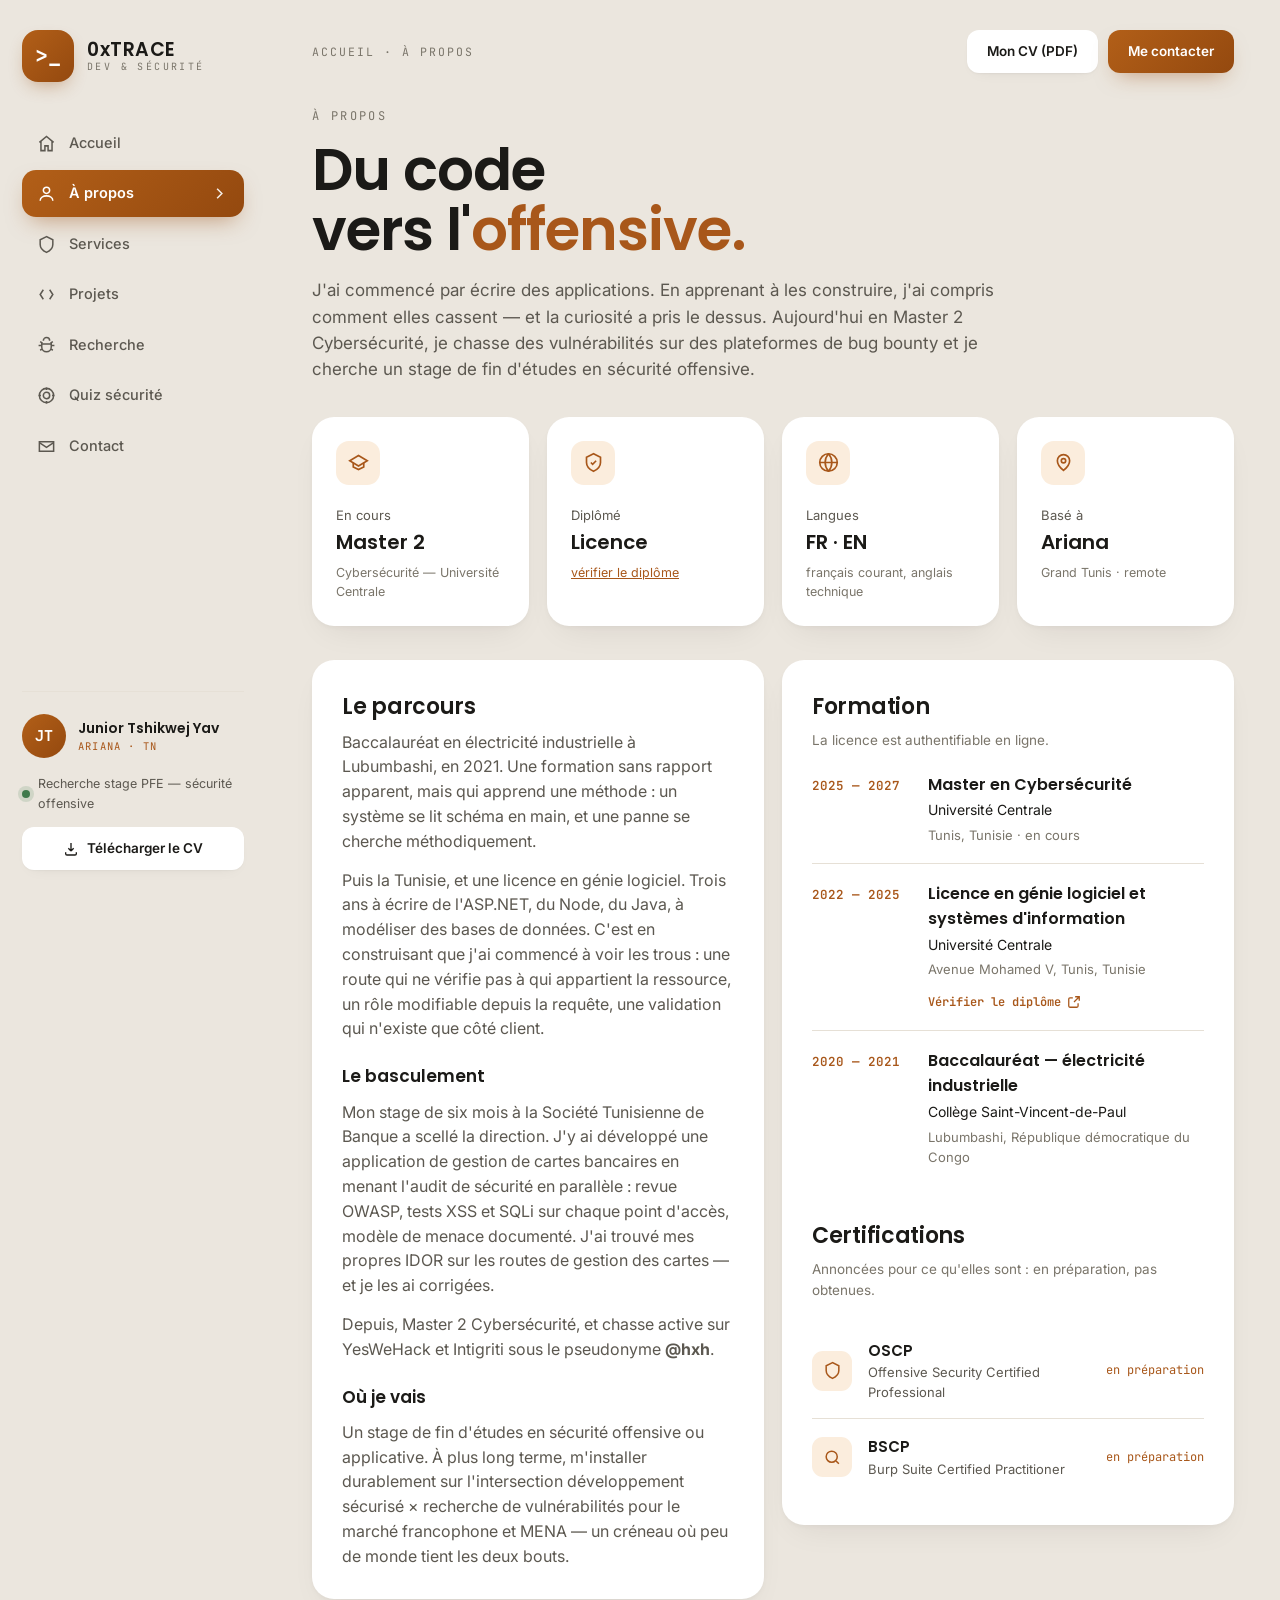
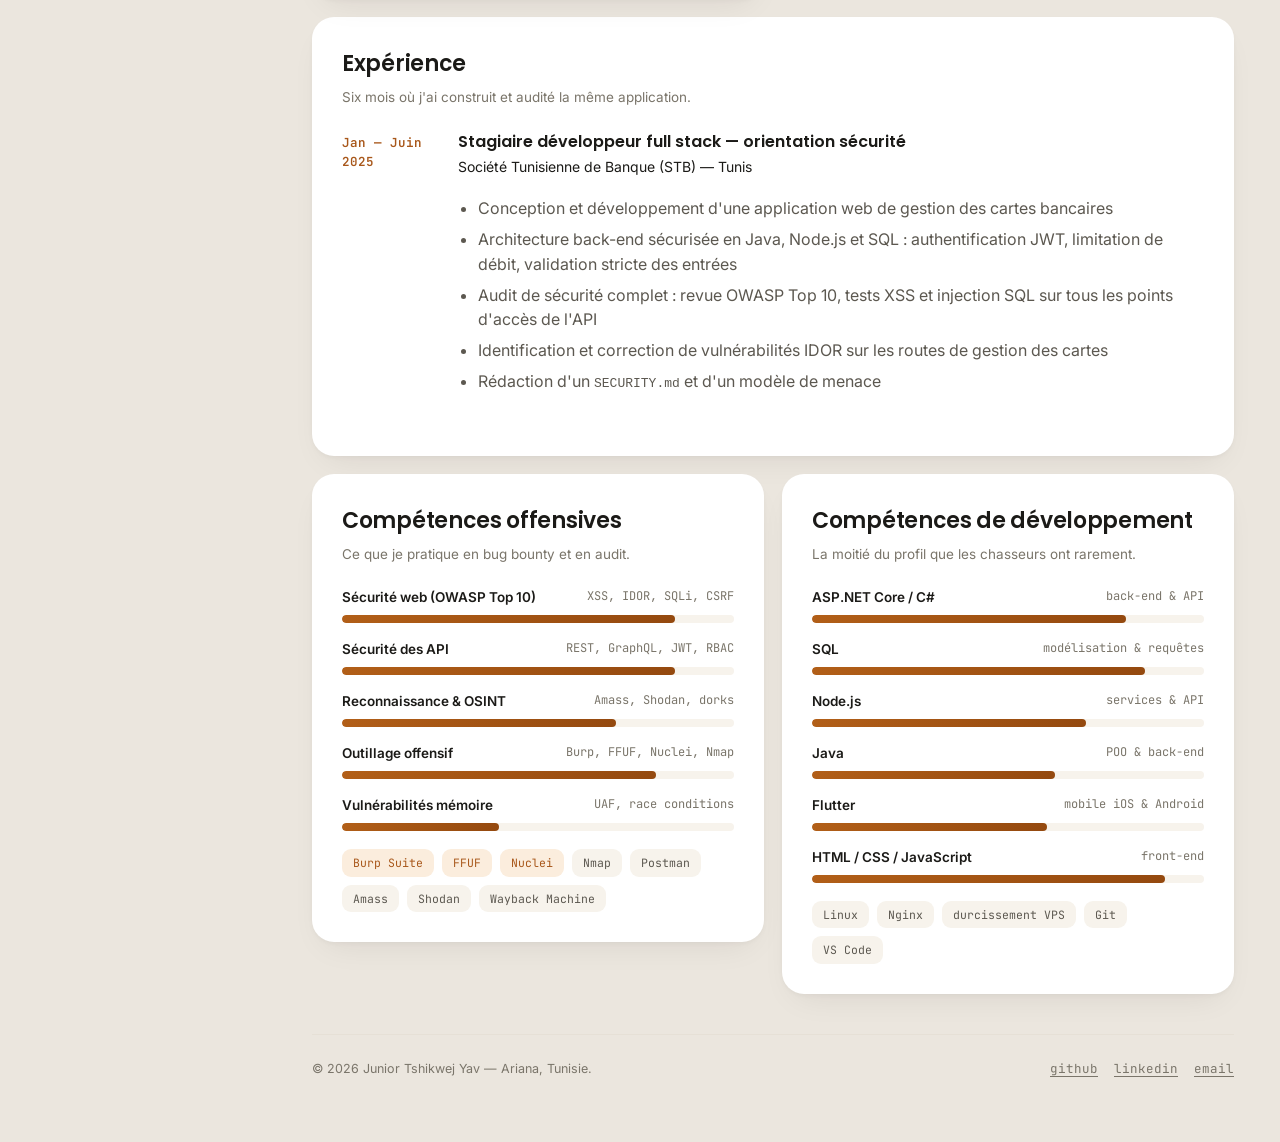
==== about.html @ a9ef3635 "Portfolio 0xTRACE — dev & securite" ====
<!DOCTYPE html>
<html lang="fr">
<head>
<meta charset="UTF-8">
<meta name="viewport" content="width=device-width, initial-scale=1.0">

<title>À propos — Parcours, formation et compétences | Junior Tshikwej Yav</title>
<meta name="description" content="Parcours de Junior Tshikwej Yav (0xTRACE) : développeur full stack devenu analyste en sécurité applicative. Master 2 Cybersécurité, stage sécurité à la STB, bug bounty sur YesWeHack et Intigriti. Diplôme vérifiable en ligne.">
<meta name="author" content="Junior Tshikwej Yav">
<link rel="canonical" href="https://0xtrace.dev/about.html">
<meta name="robots" content="index,follow,max-image-preview:large">
<meta name="theme-color" content="#EBE6DE">

<meta property="og:type" content="website">
<meta property="og:site_name" content="0xTRACE — Junior Tshikwej Yav">
<meta property="og:title" content="À propos — Parcours, formation et compétences | Junior Tshikwej Yav">
<meta property="og:description" content="Parcours de Junior Tshikwej Yav (0xTRACE) : développeur full stack devenu analyste en sécurité applicative. Master 2 Cybersécurité, stage sécurité à la STB, bug bounty sur YesWeHack et Intigriti. Diplôme vérifiable en ligne.">
<meta property="og:url" content="https://0xtrace.dev/about.html">
<meta property="og:locale" content="fr_FR">
<meta property="og:image" content="https://0xtrace.dev/assets/og-image.jpg">
<meta property="og:image:width" content="1200">
<meta property="og:image:height" content="630">
<meta name="twitter:card" content="summary_large_image">
<meta name="twitter:image" content="https://0xtrace.dev/assets/og-image.jpg">

<link rel="icon" href="/favicon.ico" sizes="any">
<link rel="icon" href="/assets/icon.svg" type="image/svg+xml">
<link rel="apple-touch-icon" href="/assets/apple-touch-icon.png">
<link rel="manifest" href="/site.webmanifest">

<link rel="preconnect" href="https://fonts.googleapis.com">
<link rel="preconnect" href="https://fonts.gstatic.com" crossorigin>
<link href="https://fonts.googleapis.com/css2?family=Poppins:wght@600&family=Inter:wght@400;500;600&family=JetBrains+Mono:wght@400;600&display=swap" rel="stylesheet">
<link rel="stylesheet" href="assets/styles.css">
<script src="assets/app.js" defer></script>
<script type="application/ld+json">
{
  "@context":"https://schema.org",
  "@graph":[
    {
      "@type":"ProfilePage",
      "url":"https://0xtrace.dev/about.html",
      "name":"À propos — Junior Tshikwej Yav",
      "inLanguage":"fr-FR",
      "mainEntity":{"@id":"https://0xtrace.dev/#person"}
    },
    {
      "@type":"Person",
      "@id":"https://0xtrace.dev/#person",
      "name":"Junior Tshikwej Yav",
      "alternateName":["0xTRACE","hxh"],
      "jobTitle":"Analyste en sécurité applicative & chercheur en vulnérabilités",
      "url":"https://0xtrace.dev/",
      "email":"mailto:tshikwejj@gmail.com",
      "telephone":"+21652540684",
      "address":{"@type":"PostalAddress","addressLocality":"Ariana","addressRegion":"Grand Tunis","addressCountry":"TN"},
      "knowsAbout":["Sécurité des applications web","Bug bounty","OWASP Top 10","IDOR","XSS","SSRF","Sécurité des API","GraphQL","JWT","OAuth2","Use-After-Free","Race condition","Développement sécurisé","ASP.NET Core","Node.js","Flutter","Burp Suite","Conformité RGPD"],
      "knowsLanguage":["fr","en"],
      "sameAs":["https://github.com/juniorbroozeur","https://www.linkedin.com/in/junior-tshikwej-yav-7a8baa358"]
    },
    {
      "@type":"BreadcrumbList",
      "itemListElement":[
        {"@type":"ListItem","position":1,"name":"Accueil","item":"https://0xtrace.dev/"},
        {"@type":"ListItem","position":2,"name":"À propos","item":"https://0xtrace.dev/about.html"}
      ]
    }
  ]
}
</script>

<script async src="https://www.googletagmanager.com/gtag/js?id=G-66G0GLY5YP"></script>
<script src="assets/analytics.js" defer></script>
</head>
<body>
<a class="skip" href="#contenu">Aller au contenu</a>
<div class="app">
  <aside class="sidebar">
    <a class="brand" href="index.html">
      <span class="glyph" aria-hidden="true">&gt;_</span>
      <span class="word">0xTRACE<small>DEV &amp; SÉCURITÉ</small></span>
    </a>
    <nav class="nav" id="nav" aria-label="Navigation principale">
      <a href="index.html"><svg fill="none" stroke="currentColor" viewBox="0 0 24 24" aria-hidden="true"><path d="M3 10.5 12 3l9 7.5M5 9.5V21h5v-6h4v6h5V9.5"/></svg>Accueil</a>
      <a class="active" href="about.html" aria-current="page"><svg fill="none" stroke="currentColor" viewBox="0 0 24 24" aria-hidden="true"><circle cx="12" cy="8" r="4"/><path d="M4 21c0-4 4-6 8-6s8 2 8 6"/></svg>À propos<svg class="chev" fill="none" stroke="currentColor" viewBox="0 0 24 24" aria-hidden="true"><path d="m9 18 6-6-6-6"/></svg></a>
      <a href="services.html"><svg fill="none" stroke="currentColor" viewBox="0 0 24 24" aria-hidden="true"><path d="M12 2 4 6v6c0 5 3.5 8 8 10 4.5-2 8-5 8-10V6z"/></svg>Services</a>
      <a href="projects.html"><svg fill="none" stroke="currentColor" viewBox="0 0 24 24" aria-hidden="true"><path d="m16 18 4-6-4-6M8 6l-4 6 4 6"/></svg>Projets</a>
      <a href="research.html"><svg fill="none" stroke="currentColor" viewBox="0 0 24 24" aria-hidden="true"><path d="M8 6a4 4 0 0 1 8 0M6 10h12v4a6 6 0 0 1-12 0zM2 12h4M18 12h4M4 7l3 2M20 7l-3 2M4 18l3-2M20 18l-3-2"/></svg>Recherche</a>
      <a href="quiz.html"><svg fill="none" stroke="currentColor" viewBox="0 0 24 24" aria-hidden="true"><circle cx="12" cy="12" r="9"/><circle cx="12" cy="12" r="4"/><path d="M12 2v3M12 19v3M2 12h3M19 12h3"/></svg>Quiz sécurité</a>
      <a href="contact.html"><svg fill="none" stroke="currentColor" viewBox="0 0 24 24" aria-hidden="true"><path d="M3 6h18v12H3z"/><path d="m3 7 9 6 9-6"/></svg>Contact</a>
    </nav>
    <button class="menu-btn" type="button" aria-label="Ouvrir le menu" aria-expanded="false" aria-controls="nav"><svg fill="none" stroke="currentColor" viewBox="0 0 24 24" aria-hidden="true"><path d="M4 6h16M4 12h16M4 18h16"/></svg></button>
    <div class="side-foot">
      <div class="me">
        <span class="ava" aria-hidden="true">JT</span>
        <span class="who"><b>Junior Tshikwej Yav</b><span>Ariana · TN</span></span>
      </div>
      <div class="status"><span class="dot" aria-hidden="true"></span> Recherche stage PFE — sécurité offensive</div>
      <a class="btn ghost side-cta" href="cv/junior-tshikwej-yav-cv.pdf" download><svg fill="none" stroke="currentColor" viewBox="0 0 24 24" aria-hidden="true"><path d="M12 3v12m0 0-4-4m4 4 4-4M4 17v2a2 2 0 0 0 2 2h12a2 2 0 0 0 2-2v-2"/></svg>Télécharger le CV</a>
    </div>
  </aside>

  <main class="main" id="contenu">
    <div class="topbar">
      <p class="crumbs"><a href="index.html">Accueil</a> · À propos</p>
      <div class="top-actions"><a class="btn ghost" href="cv/junior-tshikwej-yav-cv.pdf" download>Mon CV (PDF)</a><a class="btn" href="contact.html">Me contacter</a></div>
    </div>

    <p class="eyebrow">À propos</p>
    <h1 class="display">Du code<br>vers l'<span class="hl">offensive.</span></h1>
    <p class="lead">J'ai commencé par écrire des applications. En apprenant à les construire, j'ai compris comment elles cassent — et la curiosité a pris le dessus. Aujourd'hui en Master&nbsp;2 Cybersécurité, je chasse des vulnérabilités sur des plateformes de bug bounty et je cherche un stage de fin d'études en sécurité offensive.</p>

    <section class="stats" aria-label="Repères">
      <div class="stat reveal">
        <span class="ic" aria-hidden="true"><svg fill="none" stroke="currentColor" viewBox="0 0 24 24" aria-hidden="true"><path d="M22 10 12 4 2 10l10 6z"/><path d="M6 12v5l6 3 6-3v-5"/></svg></span>
        <div class="k">En cours</div>
        <div class="v sm">Master 2</div>
        <div class="sub">Cybersécurité — Université Centrale</div>
      </div>
      <div class="stat reveal">
        <span class="ic" aria-hidden="true"><svg fill="none" stroke="currentColor" viewBox="0 0 24 24" aria-hidden="true"><path d="M12 2 4 6v6c0 5 3.5 8 8 10 4.5-2 8-5 8-10V6z"/><path d="m9 12 2 2 4-4"/></svg></span>
        <div class="k">Diplômé</div>
        <div class="v sm">Licence</div>
        <div class="sub"><a href="https://certificate.bcdiploma.com/check/5E4A358EF192A0A9638017EA297D6058E80A29C8FC8153C1DCAEB16FC54D4668MytkeWQ5YU9NMkpvcXpLaFNsM3lRb1loYnNRUHQ2Q2NYT3AwaW8zWW9TNjZ1c3Jk" rel="noopener noreferrer" target="_blank">vérifier le diplôme</a></div>
      </div>
      <div class="stat reveal">
        <span class="ic" aria-hidden="true"><svg fill="none" stroke="currentColor" viewBox="0 0 24 24" aria-hidden="true"><circle cx="12" cy="12" r="10"/><path d="M2 12h20M12 2a15 15 0 0 1 0 20M12 2a15 15 0 0 0 0 20"/></svg></span>
        <div class="k">Langues</div>
        <div class="v sm">FR · EN</div>
        <div class="sub">français courant, anglais technique</div>
      </div>
      <div class="stat reveal">
        <span class="ic" aria-hidden="true"><svg fill="none" stroke="currentColor" viewBox="0 0 24 24" aria-hidden="true"><path d="M12 21s7-5.4 7-11a7 7 0 1 0-14 0c0 5.6 7 11 7 11z"/><circle cx="12" cy="10" r="2.5"/></svg></span>
        <div class="k">Basé à</div>
        <div class="v sm">Ariana</div>
        <div class="sub">Grand Tunis · remote</div>
      </div>
    </section>

    <section class="grid2">
      <div class="card reveal">
        <h2>Le parcours</h2>
        <div class="prose">
          <p>Baccalauréat en électricité industrielle à Lubumbashi, en 2021. Une formation sans rapport apparent, mais qui apprend une méthode : un système se lit schéma en main, et une panne se cherche méthodiquement.</p>
          <p>Puis la Tunisie, et une licence en génie logiciel. Trois ans à écrire de l'ASP.NET, du Node, du Java, à modéliser des bases de données. C'est en construisant que j'ai commencé à voir les trous : une route qui ne vérifie pas à qui appartient la ressource, un rôle modifiable depuis la requête, une validation qui n'existe que côté client.</p>
          <h3>Le basculement</h3>
          <p>Mon stage de six mois à la Société Tunisienne de Banque a scellé la direction. J'y ai développé une application de gestion de cartes bancaires en menant l'audit de sécurité en parallèle : revue OWASP, tests XSS et SQLi sur chaque point d'accès, modèle de menace documenté. J'ai trouvé mes propres IDOR sur les routes de gestion des cartes — et je les ai corrigées.</p>
          <p>Depuis, Master 2 Cybersécurité, et chasse active sur YesWeHack et Intigriti sous le pseudonyme <b>@hxh</b>.</p>
          <h3>Où je vais</h3>
          <p>Un stage de fin d'études en sécurité offensive ou applicative. À plus long terme, m'installer durablement sur l'intersection développement sécurisé × recherche de vulnérabilités pour le marché francophone et MENA — un créneau où peu de monde tient les deux bouts.</p>
        </div>
      </div>

      <div class="card reveal">
        <h2>Formation</h2>
        <p class="sub">La licence est authentifiable en ligne.</p>
        <div class="tl">
          <div class="tl-item">
            <div class="tl-when">2025 — 2027</div>
            <div class="tl-what">
              <b>Master en Cybersécurité</b>
              <div class="school">Université Centrale</div>
              <div class="where">Tunis, Tunisie · en cours</div>
            </div>
          </div>
          <div class="tl-item">
            <div class="tl-when">2022 — 2025</div>
            <div class="tl-what">
              <b>Licence en génie logiciel et systèmes d'information</b>
              <div class="school">Université Centrale</div>
              <div class="where">Avenue Mohamed V, Tunis, Tunisie</div>
              <div class="verify">
                <a class="go" href="https://certificate.bcdiploma.com/check/5E4A358EF192A0A9638017EA297D6058E80A29C8FC8153C1DCAEB16FC54D4668MytkeWQ5YU9NMkpvcXpLaFNsM3lRb1loYnNRUHQ2Q2NYT3AwaW8zWW9TNjZ1c3Jk" rel="noopener noreferrer" target="_blank">Vérifier le diplôme <svg fill="none" stroke="currentColor" viewBox="0 0 24 24" aria-hidden="true"><path d="M14 3h7v7M21 3l-9 9M19 14v5a2 2 0 0 1-2 2H5a2 2 0 0 1-2-2V7a2 2 0 0 1 2-2h5"/></svg></a>
              </div>
            </div>
          </div>
          <div class="tl-item">
            <div class="tl-when">2020 — 2021</div>
            <div class="tl-what">
              <b>Baccalauréat — électricité industrielle</b>
              <div class="school">Collège Saint-Vincent-de-Paul</div>
              <div class="where">Lubumbashi, République démocratique du Congo</div>
            </div>
          </div>
        </div>

        <h2 class="section-gap-lg">Certifications</h2>
        <p class="sub">Annoncées pour ce qu'elles sont : en préparation, pas obtenues.</p>
        <div class="rows">
          <div class="rowline">
            <span class="ic" aria-hidden="true"><svg fill="none" stroke="currentColor" viewBox="0 0 24 24" aria-hidden="true"><path d="M12 2 4 6v6c0 5 3.5 8 8 10 4.5-2 8-5 8-10V6z"/></svg></span>
            <div class="lbl"><b>OSCP</b><span>Offensive Security Certified Professional</span></div>
            <div class="val"><span>en préparation</span></div>
          </div>
          <div class="rowline">
            <span class="ic" aria-hidden="true"><svg fill="none" stroke="currentColor" viewBox="0 0 24 24" aria-hidden="true"><circle cx="11" cy="11" r="7"/><path d="m20 20-3.5-3.5"/></svg></span>
            <div class="lbl"><b>BSCP</b><span>Burp Suite Certified Practitioner</span></div>
            <div class="val"><span>en préparation</span></div>
          </div>
        </div>
      </div>
    </section>

    <section class="section-gap">
      <div class="card reveal">
        <h2>Expérience</h2>
        <p class="sub">Six mois où j'ai construit et audité la même application.</p>
        <div class="tl section-gap">
          <div class="tl-item">
            <div class="tl-when">Jan — Juin 2025</div>
            <div class="tl-what">
              <b>Stagiaire développeur full stack — orientation sécurité</b>
              <div class="school">Société Tunisienne de Banque (STB) — Tunis</div>
              <div class="prose section-gap">
                <ul>
                  <li>Conception et développement d'une application web de gestion des cartes bancaires</li>
                  <li>Architecture back-end sécurisée en Java, Node.js et SQL : authentification JWT, limitation de débit, validation stricte des entrées</li>
                  <li>Audit de sécurité complet : revue OWASP Top 10, tests XSS et injection SQL sur tous les points d'accès de l'API</li>
                  <li>Identification et correction de vulnérabilités IDOR sur les routes de gestion des cartes</li>
                  <li>Rédaction d'un <code>SECURITY.md</code> et d'un modèle de menace</li>
                </ul>
              </div>
            </div>
          </div>
        </div>
      </div>
    </section>

    <section class="grid2 section-gap">
      <div class="card reveal">
        <h2>Compétences offensives</h2>
        <p class="sub">Ce que je pratique en bug bounty et en audit.</p>
        <div class="section-gap">
          <div class="skill">
            <div class="top"><b>Sécurité web (OWASP Top 10)</b><span>XSS, IDOR, SQLi, CSRF</span></div>
            <div class="bar" role="img" aria-label="Sécurité web : niveau avancé"><i class="w85"></i></div>
          </div>
          <div class="skill">
            <div class="top"><b>Sécurité des API</b><span>REST, GraphQL, JWT, RBAC</span></div>
            <div class="bar" role="img" aria-label="Sécurité des API : niveau avancé"><i class="w85"></i></div>
          </div>
          <div class="skill">
            <div class="top"><b>Reconnaissance &amp; OSINT</b><span>Amass, Shodan, dorks</span></div>
            <div class="bar" role="img" aria-label="Reconnaissance et OSINT : niveau intermédiaire avancé"><i class="w70"></i></div>
          </div>
          <div class="skill">
            <div class="top"><b>Outillage offensif</b><span>Burp, FFUF, Nuclei, Nmap</span></div>
            <div class="bar" role="img" aria-label="Outillage offensif : niveau avancé"><i class="w80"></i></div>
          </div>
          <div class="skill">
            <div class="top"><b>Vulnérabilités mémoire</b><span>UAF, race conditions</span></div>
            <div class="bar" role="img" aria-label="Vulnérabilités mémoire : niveau débutant"><i class="w40"></i></div>
          </div>
        </div>
        <div class="tags section-gap">
          <span class="tag hot">Burp Suite</span><span class="tag hot">FFUF</span><span class="tag hot">Nuclei</span>
          <span class="tag">Nmap</span><span class="tag">Postman</span><span class="tag">Amass</span>
          <span class="tag">Shodan</span><span class="tag">Wayback Machine</span>
        </div>
      </div>

      <div class="card reveal">
        <h2>Compétences de développement</h2>
        <p class="sub">La moitié du profil que les chasseurs ont rarement.</p>
        <div class="section-gap">
          <div class="skill">
            <div class="top"><b>ASP.NET Core / C#</b><span>back-end &amp; API</span></div>
            <div class="bar" role="img" aria-label="ASP.NET Core : niveau avancé"><i class="w80"></i></div>
          </div>
          <div class="skill">
            <div class="top"><b>SQL</b><span>modélisation &amp; requêtes</span></div>
            <div class="bar" role="img" aria-label="SQL : niveau avancé"><i class="w85"></i></div>
          </div>
          <div class="skill">
            <div class="top"><b>Node.js</b><span>services &amp; API</span></div>
            <div class="bar" role="img" aria-label="Node.js : niveau intermédiaire avancé"><i class="w70"></i></div>
          </div>
          <div class="skill">
            <div class="top"><b>Java</b><span>POO &amp; back-end</span></div>
            <div class="bar" role="img" aria-label="Java : niveau intermédiaire"><i class="w62"></i></div>
          </div>
          <div class="skill">
            <div class="top"><b>Flutter</b><span>mobile iOS &amp; Android</span></div>
            <div class="bar" role="img" aria-label="Flutter : niveau intermédiaire"><i class="w60"></i></div>
          </div>
          <div class="skill">
            <div class="top"><b>HTML / CSS / JavaScript</b><span>front-end</span></div>
            <div class="bar" role="img" aria-label="HTML CSS JavaScript : niveau avancé"><i class="w90"></i></div>
          </div>
        </div>
        <div class="tags section-gap">
          <span class="tag">Linux</span><span class="tag">Nginx</span><span class="tag">durcissement VPS</span>
          <span class="tag">Git</span><span class="tag">VS Code</span>
        </div>
      </div>
    </section>

    <footer class="foot">
      <span>© <span data-year>2026</span> Junior Tshikwej Yav — Ariana, Tunisie.</span>
      <span class="soc">
        <a href="https://github.com/juniorbroozeur" rel="noopener noreferrer me" target="_blank">github</a>
        <a href="https://www.linkedin.com/in/junior-tshikwej-yav-7a8baa358" rel="noopener noreferrer me" target="_blank">linkedin</a>
        <a href="mailto:tshikwejj@gmail.com">email</a>
      </span>
    </footer>
  </main>
</div>
</body>
</html>
---- assets/styles.css ----
/* =========================================================
   0xTRACE — Junior Tshikwej Yav
   Design system : canvas greige, cartes blanches arrondies,
   accent orange, Poppins display / Inter texte / JetBrains data.

   Les polices sont chargées via <link rel=preconnect> dans le
   <head> de chaque page (pas via @import : @import sérialise
   les requêtes et retarde le premier rendu).
   ========================================================= */

:root{
  --bg:#EBE6DE;
  --surface:#FFFFFF;
  --surface-2:#F7F3EC;
  --ink:#1B1A17;
  --ink-soft:#5C5850;          /* AA sur blanc : ~7.0:1 */
  --ink-faint:#7A756A;         /* AA sur blanc : ~4.6:1 */
  --accent:#A8571A;            /* AA sur blanc : ~5.2:1 — texte & icônes */
  --accent-2:#EBA45B;          /* clair : fonds et texte sur fond sombre uniquement */
  --accent-grad:linear-gradient(135deg,#B25F18 0%,#94490F 100%); /* blanc dessus : AA */
  --tint:#FBEDDD;
  --line:#E6E0D6;
  --good:#3F7A4B;              /* AA sur blanc : ~4.8:1 */
  --radius:22px;
  --radius-sm:14px;
  --shadow:0 2px 4px rgba(30,25,15,.03),0 14px 34px -14px rgba(30,25,15,.09);
  --shadow-sm:0 1px 2px rgba(30,25,15,.04),0 6px 16px -10px rgba(30,25,15,.10);
  --sidebar:266px;
}

*{box-sizing:border-box;margin:0;padding:0}
html{scroll-behavior:smooth}
body{
  font-family:'Inter',system-ui,-apple-system,sans-serif;
  background:var(--bg);
  color:var(--ink);
  line-height:1.55;
  -webkit-font-smoothing:antialiased;
  min-height:100vh;
}
a{color:inherit;text-decoration:none}
img{max-width:100%;display:block}

/* ---------- Focus clavier (visible partout) ---------- */
:focus-visible{
  outline:3px solid var(--accent);
  outline-offset:3px;
  border-radius:6px;
}
.field :focus-visible{outline-offset:0}

/* ---------- Skip link ---------- */
.skip{
  position:absolute;left:-9999px;top:0;z-index:999;
  background:var(--ink);color:#fff;padding:12px 20px;border-radius:0 0 12px 0;
  font-size:14px;font-weight:600;
}
.skip:focus{left:0}

/* ---------- Layout shell ---------- */
.app{display:flex;min-height:100vh}

.sidebar{
  width:var(--sidebar);
  flex:0 0 var(--sidebar);
  padding:30px 22px;
  display:flex;
  flex-direction:column;
  position:sticky;
  top:0;
  height:100vh;
}
.main{
  flex:1;
  min-width:0;
  padding:30px 46px 64px;
}

/* ---------- Brand ---------- */
.brand{display:flex;align-items:center;gap:13px;margin-bottom:38px}
.brand .glyph{
  width:52px;height:52px;border-radius:16px;
  background:var(--accent-grad);
  display:grid;place-items:center;
  font-family:'JetBrains Mono',ui-monospace,monospace;font-weight:700;font-size:22px;color:#fff;
  box-shadow:0 8px 18px -6px rgba(154,79,22,.45);
}
.brand .word{font-family:'Poppins',sans-serif;font-weight:600;font-size:19px;letter-spacing:.5px;line-height:1}
.brand .word small{display:block;font-family:'JetBrains Mono',ui-monospace,monospace;font-weight:400;font-size:10px;letter-spacing:2.4px;color:var(--ink-faint);margin-top:3px}

/* ---------- Nav ---------- */
.nav{display:flex;flex-direction:column;gap:4px}
.nav a{
  display:flex;align-items:center;gap:13px;
  padding:12px 15px;border-radius:14px;
  color:var(--ink-soft);font-weight:500;font-size:14.5px;
  transition:background .18s,color .18s,box-shadow .18s;
}
.nav a svg{width:19px;height:19px;stroke-width:1.9;flex:0 0 19px}
.nav a:hover{background:#fff;color:var(--ink);box-shadow:var(--shadow-sm)}
.nav a.active{
  background:var(--accent-grad);color:#fff;font-weight:600;
  box-shadow:0 10px 22px -8px rgba(154,79,22,.5);
}
.nav a.active .chev{margin-left:auto;opacity:.9}
.nav a:not(.active) .chev{display:none}

/* ---------- Sidebar footer ---------- */
.side-foot{margin-top:auto;padding-top:22px;border-top:1px solid var(--line)}
.me{display:flex;align-items:center;gap:12px}
.me .ava{
  width:44px;height:44px;border-radius:50%;
  background:var(--accent-grad);color:#fff;
  display:grid;place-items:center;font-family:'JetBrains Mono',ui-monospace,monospace;font-weight:700;font-size:15px;
  flex:0 0 44px;
}
.me .who{line-height:1.25;min-width:0}
.me .who b{font-family:'Poppins',sans-serif;font-weight:600;font-size:14px;display:block}
.me .who span{display:block;font-family:'JetBrains Mono',ui-monospace,monospace;font-size:10.5px;letter-spacing:1.2px;color:var(--accent);text-transform:uppercase;margin-top:2px}
.status{margin-top:16px;font-size:12.5px;color:var(--ink-soft);display:flex;align-items:center;gap:8px}
.dot{width:8px;height:8px;border-radius:50%;background:var(--good);box-shadow:0 0 0 4px rgba(63,122,75,.16);flex:0 0 8px}
.side-cta{margin-top:14px;width:100%;justify-content:center}

/* ---------- Topbar ---------- */
.topbar{display:flex;align-items:center;justify-content:space-between;margin-bottom:34px;gap:16px;flex-wrap:wrap}
.crumbs{font-family:'JetBrains Mono',ui-monospace,monospace;font-size:11.5px;letter-spacing:2px;color:var(--ink-faint);text-transform:uppercase}
.crumbs a:hover{color:var(--accent)}
.top-actions{display:flex;align-items:center;gap:10px;flex-wrap:wrap}
.btn{
  display:inline-flex;align-items:center;gap:8px;
  padding:11px 20px;border-radius:12px;font-weight:600;font-size:13.5px;
  font-family:inherit;
  background:var(--accent-grad);color:#fff;border:none;cursor:pointer;
  box-shadow:0 10px 22px -10px rgba(154,79,22,.55);
  transition:transform .18s,box-shadow .18s,color .18s;
}
.btn:hover{transform:translateY(-1px);box-shadow:0 14px 26px -10px rgba(154,79,22,.65)}
.btn svg{width:16px;height:16px;stroke-width:2;flex:0 0 16px}
.btn.ghost{background:#fff;color:var(--ink);box-shadow:var(--shadow-sm)}
.btn.ghost:hover{color:var(--accent)}

/* ---------- Hero ---------- */
.eyebrow{font-family:'JetBrains Mono',ui-monospace,monospace;font-size:12px;letter-spacing:2.4px;color:var(--ink-faint);text-transform:uppercase;margin-bottom:14px}
h1.display{font-family:'Poppins',sans-serif;font-weight:600;font-size:clamp(32px,5vw,58px);line-height:1.05;letter-spacing:-1px;margin-bottom:16px}
h1.display .hl{color:var(--accent)}
.lead{font-size:17px;color:var(--ink-soft);max-width:62ch}

/* ---------- Stat cards ---------- */
.stats{display:grid;grid-template-columns:repeat(4,1fr);gap:18px;margin:34px 0}
.stat{background:var(--surface);border-radius:var(--radius);padding:24px;box-shadow:var(--shadow)}
.stat .ic{width:44px;height:44px;border-radius:13px;background:var(--tint);display:grid;place-items:center;color:var(--accent);margin-bottom:20px}
.stat .ic svg{width:21px;height:21px;stroke-width:1.9}
.stat .k{font-size:13px;color:var(--ink-soft);margin-bottom:6px}
.stat .v{font-family:'Poppins',sans-serif;font-weight:600;font-size:32px;line-height:1.1}
.stat .v.sm{font-size:20px}
.stat .sub{font-size:12.5px;color:var(--ink-faint);margin-top:10px}
.stat .sub.up{color:var(--accent)}
.stat .sub a{text-decoration:underline;color:var(--accent)}

/* ---------- Cartes & grilles ---------- */
.card{background:var(--surface);border-radius:var(--radius);padding:30px;box-shadow:var(--shadow)}
.card h2{font-family:'Poppins',sans-serif;font-weight:600;font-size:22px;letter-spacing:-.3px;margin-bottom:6px}
.card h2 + .sub{color:var(--ink-faint);font-size:13.5px;margin-bottom:22px}
.card.dark{background:var(--ink);color:#EDE8DF}
.card.dark h2{color:#fff}
.card.dark p{color:#C6C0B5}
.card.dark .ic{background:rgba(235,164,91,.18);color:var(--accent-2)}
.card.dark .tag{background:rgba(235,164,91,.16);color:var(--accent-2)}
.card.dark .badge{background:rgba(235,164,91,.16);color:var(--accent-2)}
.card.dark .go{color:var(--accent-2)}
.card.strip{padding:20px 24px;display:flex;align-items:center;gap:12px;flex-wrap:wrap}
.card.strip .sub{margin:0;color:var(--ink-faint);font-size:13px}

.grid2{display:grid;grid-template-columns:1fr 1fr;gap:18px;align-items:start}
.grid3{display:grid;grid-template-columns:repeat(3,1fr);gap:18px}
.section-gap{margin-top:18px}
.section-gap-lg{margin-top:34px}

/* utilitaire de ligne — remplace les style="display:flex…" inline */
.row{display:flex;align-items:center;justify-content:space-between;gap:12px;flex-wrap:wrap}
.row.tight{margin-bottom:6px}
.row h2{margin:0}

/* ---------- Pills / tags ---------- */
.tags{display:flex;flex-wrap:wrap;gap:8px}
.tag{font-family:'JetBrains Mono',ui-monospace,monospace;font-size:11.5px;padding:5px 11px;border-radius:9px;background:var(--surface-2);color:var(--ink-soft)}
.tag.hot{background:var(--tint);color:var(--accent)}
.badge{font-family:'JetBrains Mono',ui-monospace,monospace;font-size:10.5px;letter-spacing:1px;text-transform:uppercase;padding:4px 9px;border-radius:7px;font-weight:600;display:inline-block}
.badge.live{background:rgba(63,122,75,.14);color:var(--good)}
.badge.wip{background:var(--tint);color:var(--accent)}
.badge.start{align-self:flex-start}

/* ---------- Items (services / projets / articles) ---------- */
.item{
  background:var(--surface);border-radius:var(--radius);padding:26px;
  box-shadow:var(--shadow);display:flex;flex-direction:column;gap:12px;height:100%;
  transition:transform .18s,box-shadow .18s;
}
/* seul un item réellement cliquable se soulève */
a.item:hover,.item.linked:hover{
  transform:translateY(-3px);
  box-shadow:0 4px 8px rgba(30,25,15,.04),0 22px 40px -18px rgba(30,25,15,.16);
}
.item .ic{width:46px;height:46px;border-radius:13px;background:var(--tint);display:grid;place-items:center;color:var(--accent);flex:0 0 46px}
.item .ic svg{width:22px;height:22px;stroke-width:1.85}
.item h3{font-family:'Poppins',sans-serif;font-weight:600;font-size:17.5px;letter-spacing:-.2px}
.item p{font-size:14px;color:var(--ink-soft)}
.item .go{margin-top:auto}
.go{font-family:'JetBrains Mono',ui-monospace,monospace;font-size:12px;color:var(--accent);font-weight:600;display:inline-flex;align-items:center;gap:6px}
.go svg{width:14px;height:14px;stroke-width:2.2;flex:0 0 14px}
a.go:hover{text-decoration:underline}
.kw{font-family:'JetBrains Mono',ui-monospace,monospace;font-size:11.5px;color:var(--ink-faint)}
.kw b{color:var(--accent);font-weight:600}
.muted{color:var(--ink-faint)}
.soft{opacity:.96}

/* ---------- Lignes de liste ---------- */
.rows{display:flex;flex-direction:column}
.rowline{display:flex;align-items:center;gap:16px;padding:16px 0;border-top:1px solid var(--line)}
.rowline:first-child{border-top:none}
.rowline .ic{width:40px;height:40px;border-radius:11px;background:var(--tint);display:grid;place-items:center;color:var(--accent);flex:0 0 40px}
.rowline .ic svg{width:19px;height:19px;stroke-width:1.9}
.rowline .lbl{min-width:0}
.rowline .lbl b{font-family:'Poppins',sans-serif;font-weight:600;font-size:15px;display:block}
.rowline .lbl span{font-size:13px;color:var(--ink-soft);display:block}
.rowline .val{margin-left:auto;text-align:right;flex-shrink:0}
.rowline .val b{font-family:'Poppins',sans-serif;font-weight:600;font-size:15px;display:block}
.rowline .val span{display:block;font-size:12px;color:var(--accent);font-family:'JetBrains Mono',ui-monospace,monospace}
a.rowline:hover .lbl b{color:var(--accent)}

/* ---------- Timeline formation ---------- */
.tl{display:flex;flex-direction:column;gap:0}
.tl-item{display:flex;gap:20px;padding:18px 0;border-top:1px solid var(--line)}
.tl-item:first-child{border-top:none;padding-top:0}
.tl-when{font-family:'JetBrains Mono',ui-monospace,monospace;font-size:12.5px;color:var(--accent);font-weight:600;flex:0 0 96px;padding-top:3px}
.tl-what b{font-family:'Poppins',sans-serif;font-weight:600;font-size:16px;display:block}
.tl-what .school{font-size:14px;color:var(--ink);margin-top:2px}
.tl-what .where{font-size:13px;color:var(--ink-faint);margin-top:4px}
.tl-what .verify{margin-top:8px}

/* ---------- Barres de compétences ---------- */
.skill{margin-bottom:16px}
.skill .top{display:flex;justify-content:space-between;gap:12px;font-size:13.5px;margin-bottom:7px}
.skill .top b{font-weight:600}
.skill .top span{font-family:'JetBrains Mono',ui-monospace,monospace;color:var(--ink-faint);font-size:12px;text-align:right}
.bar{height:8px;background:var(--surface-2);border-radius:99px;overflow:hidden}
.bar i{display:block;height:100%;border-radius:99px;background:var(--accent-grad)}

/* ---------- Bloc terminal ---------- */
.term{
  background:#16150F;border-radius:var(--radius);padding:24px 26px;
  font-family:'JetBrains Mono',ui-monospace,monospace;font-size:13px;color:#EDE8DF;
  box-shadow:var(--shadow);overflow-x:auto;-webkit-overflow-scrolling:touch;
}
.term .c{color:#A9A398}
.term .g{color:#93C79C}
.term .o{color:var(--accent-2)}
.term .dots{display:flex;gap:6px;margin-bottom:16px}
.term .dots i{width:11px;height:11px;border-radius:50%;background:#3a3833;display:block}
.term .dots i:first-child{background:var(--accent-2)}
.term .sp{margin-top:12px}

/* ---------- Formulaire ---------- */
.field{margin-bottom:16px}
.field label{display:block;font-size:13px;color:var(--ink-soft);margin-bottom:7px;font-weight:600}
.field .req{color:var(--accent)}
.field input,.field textarea,.field select{
  width:100%;padding:13px 15px;border:1px solid var(--line);border-radius:12px;
  background:var(--surface-2);font-family:inherit;font-size:14px;color:var(--ink);
  transition:border-color .15s,box-shadow .15s,background .15s;
}
.field input:focus,.field textarea:focus,.field select:focus{
  outline:none;border-color:var(--accent);background:#fff;
  box-shadow:0 0 0 4px rgba(168,87,26,.14);
}
.field textarea{min-height:130px;resize:vertical}
.hp{position:absolute;left:-9999px;opacity:0;height:0;width:0;overflow:hidden}
.form-note{font-size:12.5px;color:var(--ink-faint);margin-top:12px}

/* ---------- Footer ---------- */
.foot{margin-top:40px;padding-top:24px;border-top:1px solid var(--line);display:flex;justify-content:space-between;flex-wrap:wrap;gap:14px;font-size:12.5px;color:var(--ink-faint)}
.foot a{text-decoration:underline;text-underline-offset:3px}
.foot a:hover{color:var(--accent)}
.foot .soc{display:flex;gap:16px;flex-wrap:wrap;font-family:'JetBrains Mono',ui-monospace,monospace}

/* ---------- Prose ---------- */
.prose p{color:var(--ink-soft);margin-bottom:14px;max-width:72ch}
.prose p:last-child{margin-bottom:0}
.prose h3{font-family:'Poppins',sans-serif;font-weight:600;font-size:17px;color:var(--ink);margin:22px 0 10px}
.prose a{color:var(--accent);text-decoration:underline;text-underline-offset:2px}
.prose ul{margin:0 0 14px 20px;color:var(--ink-soft);max-width:72ch}
.prose li{margin-bottom:6px}

/* ---------- Révélation au scroll (IntersectionObserver) ---------- */
/* Rien n'est masqué tant que JS n'a pas confirmé qu'il tourne :
   si le JS échoue, le contenu reste visible et indexable. */
.js .reveal{opacity:0;transform:translateY(14px)}
.js .reveal.shown{opacity:1;transform:none;transition:opacity .5s ease-out,transform .5s ease-out}

/* ---------- Bouton menu mobile ---------- */
.menu-btn{display:none}

/* ---------- Responsive ---------- */
@media(max-width:1180px){
  :root{--sidebar:230px}
  .main{padding:30px 32px 60px}
}
@media(max-width:1080px){
  .stats{grid-template-columns:repeat(2,1fr)}
  .grid3{grid-template-columns:1fr 1fr}
}
@media(max-width:900px){
  .grid2{grid-template-columns:1fr}
}
@media(max-width:860px){
  .app{flex-direction:column}
  .sidebar{
    position:sticky;top:0;z-index:50;width:100%;height:auto;flex:none;
    flex-direction:row;align-items:center;padding:14px 20px;gap:14px;
    background:var(--bg);border-bottom:1px solid var(--line);
  }
  .brand{margin-bottom:0}
  .brand .glyph{width:44px;height:44px;border-radius:14px;font-size:19px}
  .nav{
    position:absolute;top:100%;left:0;right:0;background:var(--bg);
    padding:10px 16px 18px;border-bottom:1px solid var(--line);
    display:none;box-shadow:var(--shadow);
  }
  .nav.open{display:flex}
  .side-foot{display:none}
  .menu-btn{
    display:grid;place-items:center;margin-left:auto;width:44px;height:44px;
    border-radius:12px;background:#fff;box-shadow:var(--shadow-sm);border:none;cursor:pointer;
  }
  .menu-btn svg{width:22px;height:22px;stroke:var(--ink);stroke-width:2}
  .main{padding:24px 20px 50px}
  .tl-item{flex-direction:column;gap:6px}
  .tl-when{flex:none}
}
@media(max-width:560px){
  .stats{grid-template-columns:1fr}
  .grid2,.grid3{grid-template-columns:1fr}
  .card{padding:24px 20px}
  .term{font-size:12px;padding:20px}
}

@media(prefers-reduced-motion:reduce){
  *{transition:none!important;animation:none!important;scroll-behavior:auto!important}
  .js .reveal{opacity:1;transform:none}
}

/* ---------- Impression (un recruteur imprime la page À propos) ---------- */
@media print{
  .sidebar,.topbar,.menu-btn,.btn,.go,.kw{display:none!important}
  .app{display:block}
  .main{padding:0}
  body{background:#fff;font-size:11pt}
  .card,.item,.stat{box-shadow:none;border:1px solid #ccc;break-inside:avoid;page-break-inside:avoid}
  .term{background:#fff;color:#000;border:1px solid #ccc}
  .term .g,.term .o,.term .c{color:#000}
  h1.display{font-size:26pt}
  a[href^="http"]::after{content:" (" attr(href) ")";font-size:9pt;color:#555}
  .js .reveal{opacity:1;transform:none}
}

/* ---------- Utilitaires (évitent tout style="" inline) ---------- */
.btn.block{width:100%;justify-content:center}
.mb{margin-bottom:18px}

/* Largeurs des barres de compétences — en classes plutôt qu'en style="",
   pour pouvoir servir une CSP sans 'unsafe-inline' sur style-src. */
.w40{width:40%}.w60{width:60%}.w62{width:62%}.w70{width:70%}
.w80{width:80%}.w85{width:85%}.w90{width:90%}

/* ---------- Séparation en pôles de compétence ----------
   Marque une rupture nette entre les deux métiers plutôt
   qu'une liste continue où tout se mélange. */
.pole{
  display:flex;align-items:center;gap:20px;flex-wrap:wrap;
  margin:52px 0 22px;padding-top:26px;border-top:2px solid var(--ink);
}
.pole:first-of-type{margin-top:34px}
.pole-num{
  font-family:'JetBrains Mono',ui-monospace,monospace;font-size:34px;font-weight:600;
  color:var(--accent);line-height:1;flex:0 0 auto;
}
.pole-txt{flex:1;min-width:220px}
.pole-txt h2{font-family:'Poppins',sans-serif;font-weight:600;font-size:24px;letter-spacing:-.4px;margin:0}
.pole-txt p{font-size:14px;color:var(--ink-soft);margin-top:4px;max-width:62ch}
.pole .badge{flex:0 0 auto}
.pole.alt{border-top-color:var(--accent)}
.pole.alt .pole-num{color:var(--ink)}

/* Bandeau de jonction entre les deux pôles */
.bridge{
  background:var(--ink);color:#EDE8DF;border-radius:var(--radius);
  padding:28px 32px;margin-top:34px;box-shadow:var(--shadow);
}
.bridge h2{font-family:'Poppins',sans-serif;font-weight:600;font-size:21px;color:#fff;margin-bottom:8px}
.bridge p{color:#C6C0B5;font-size:15px;max-width:74ch}
.bridge .tags{margin-top:16px}
.bridge .tag{background:rgba(235,164,91,.16);color:var(--accent-2)}
@media(max-width:560px){
  .pole{gap:12px;margin:38px 0 18px}
  .pole-num{font-size:26px}
  .pole-txt h2{font-size:20px}
}

/* Barre de progression du quiz (0 à 100 %) */
.w0{width:0}.w10{width:10%}.w20{width:20%}.w30{width:30%}
.w50{width:50%}.w100{width:100%}

/* ═══════════ Galerie de captures + lightbox ═══════════ */
.shots{display:grid;grid-template-columns:repeat(auto-fill,minmax(96px,1fr));gap:8px;margin-top:14px}
.shot{
  position:relative;aspect-ratio:16/10;border-radius:12px;overflow:hidden;
  background:var(--surface-2);border:1px solid var(--line);cursor:pointer;
  padding:0;display:block;width:100%;
}
.shot img{width:100%;height:100%;object-fit:cover;display:block;transition:transform .3s}
.shot:hover img{transform:scale(1.06)}
.shot.empty{cursor:default;display:grid;place-items:center}
.shot.empty span{
  font-family:'JetBrains Mono',ui-monospace,monospace;font-size:9.5px;
  color:var(--ink-faint);text-align:center;padding:6px;line-height:1.4;
}
.shot .zoom{
  position:absolute;right:6px;bottom:6px;width:22px;height:22px;border-radius:6px;
  background:rgba(22,21,15,.72);display:grid;place-items:center;opacity:0;transition:opacity .2s;
}
.shot:hover .zoom{opacity:1}
.shot .zoom svg{width:13px;height:13px;stroke:#fff}

/* Lightbox */
.lb{
  position:fixed;inset:0;z-index:200;display:none;
  background:rgba(22,21,15,.92);padding:24px;
  align-items:center;justify-content:center;
}
.lb.open{display:flex}
.lb img{max-width:92vw;max-height:82vh;border-radius:12px;box-shadow:0 20px 60px rgba(0,0,0,.5)}
.lb-close,.lb-nav{
  position:absolute;background:rgba(255,255,255,.1);border:none;cursor:pointer;
  width:48px;height:48px;border-radius:50%;display:grid;place-items:center;color:#fff;
  transition:background .18s;
}
.lb-close:hover,.lb-nav:hover{background:rgba(255,255,255,.22)}
.lb-close{top:20px;right:20px}
.lb-nav svg,.lb-close svg{width:22px;height:22px;stroke:#fff;stroke-width:2}
.lb-prev{left:20px;top:50%;transform:translateY(-50%)}
.lb-next{right:20px;top:50%;transform:translateY(-50%)}
.lb-cap{
  position:absolute;bottom:20px;left:50%;transform:translateX(-50%);
  font-family:'JetBrains Mono',ui-monospace,monospace;font-size:12px;color:#EDE8DF;
  background:rgba(22,21,15,.7);padding:6px 14px;border-radius:8px;max-width:90vw;text-align:center;
}
@media(max-width:560px){
  .lb-prev{left:8px}.lb-next{right:8px}
  .lb-nav{width:40px;height:40px}
}

/* En-tête de bloc de projets (Applications / Sites web / Sécurité) */
.group{
  display:flex;align-items:baseline;gap:14px;flex-wrap:wrap;
  margin:52px 0 6px;padding-top:24px;border-top:2px solid var(--ink);
}
.group:first-of-type{margin-top:34px}
.group h2{font-family:'Poppins',sans-serif;font-weight:600;font-size:23px;letter-spacing:-.4px;margin:0}
.group .count{font-family:'JetBrains Mono',ui-monospace,monospace;font-size:12px;color:var(--accent);font-weight:600}
.group p{flex:1 1 100%;font-size:14px;color:var(--ink-soft);margin-top:2px;max-width:64ch}

/* Une seule capture par carte : format plus large */


.shots.empty-box{grid-template-columns:1fr}
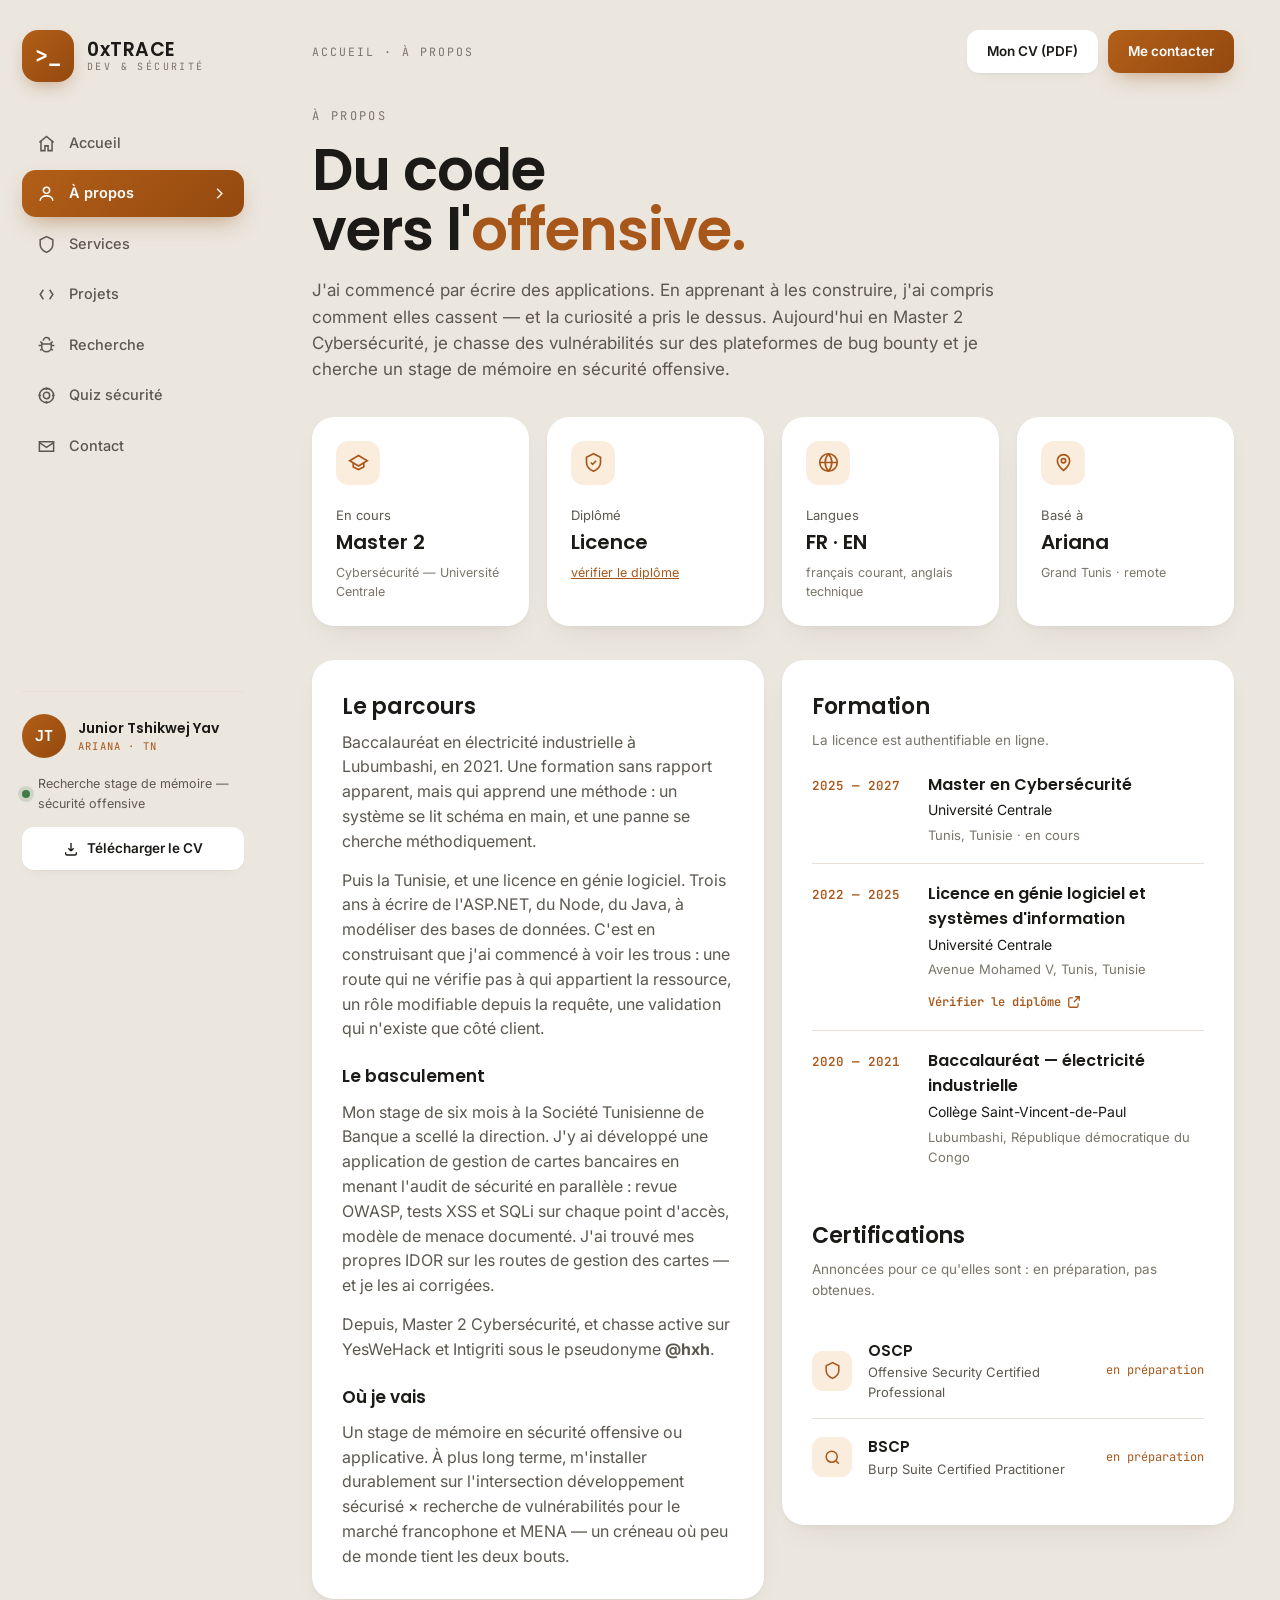
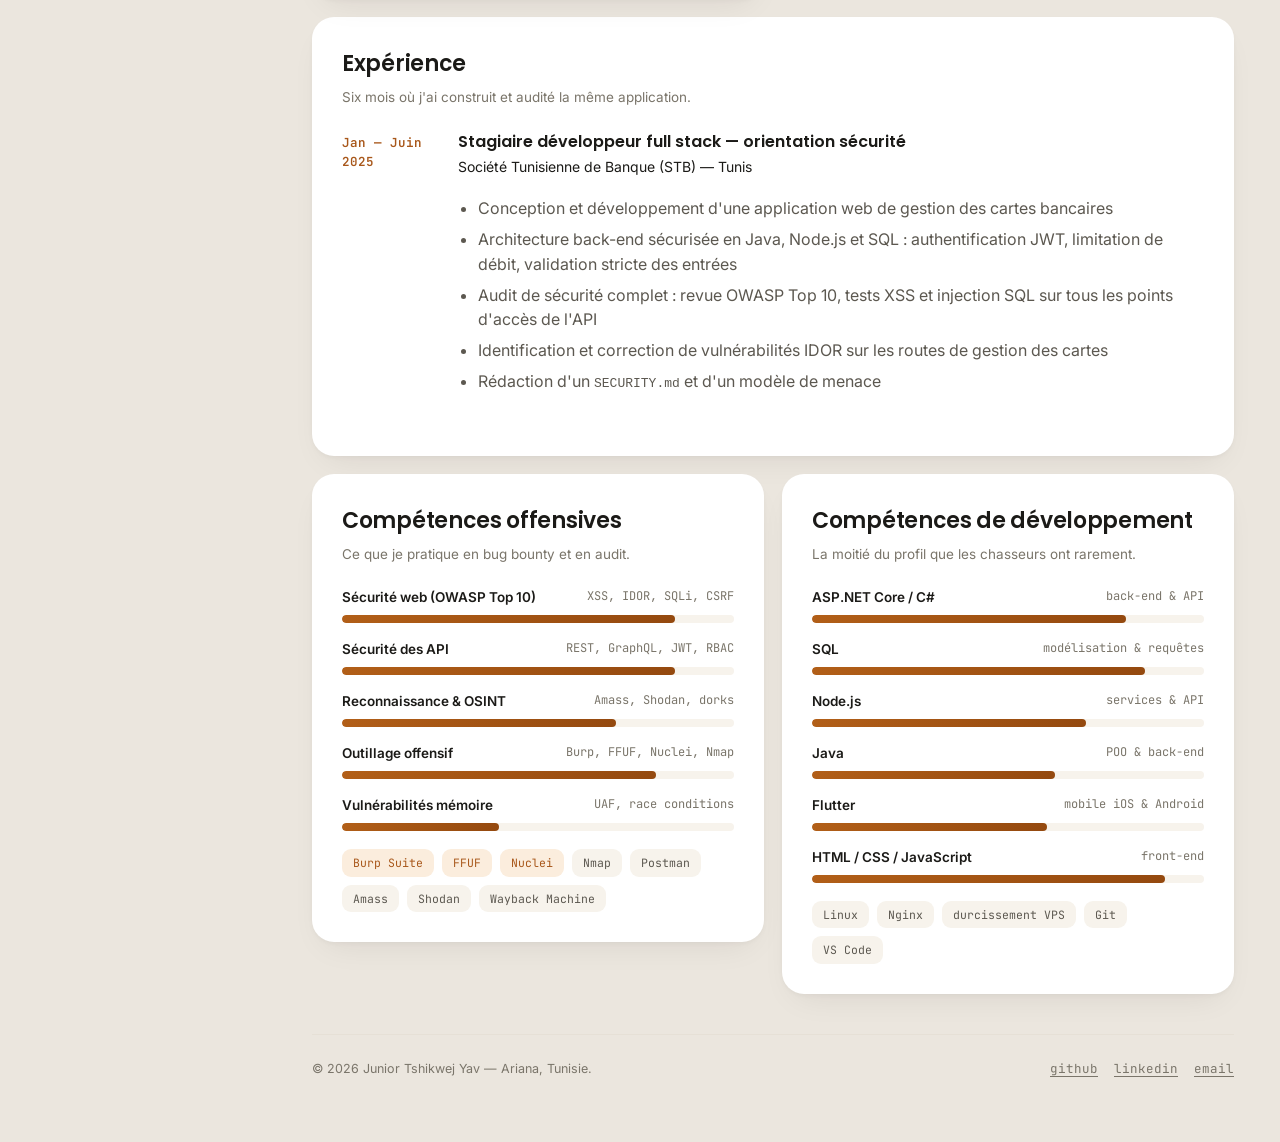
==== commit 1fd3b12f: "fix: stage de mémoire au lieu de PFE + description GYM BOX" ====
--- a/about.html
+++ b/about.html
@@ -95,7 +95,7 @@
         <span class="ava" aria-hidden="true">JT</span>
         <span class="who"><b>Junior Tshikwej Yav</b><span>Ariana · TN</span></span>
       </div>
-      <div class="status"><span class="dot" aria-hidden="true"></span> Recherche stage PFE — sécurité offensive</div>
+      <div class="status"><span class="dot" aria-hidden="true"></span> Recherche stage de mémoire — sécurité offensive</div>
       <a class="btn ghost side-cta" href="cv/junior-tshikwej-yav-cv.pdf" download><svg fill="none" stroke="currentColor" viewBox="0 0 24 24" aria-hidden="true"><path d="M12 3v12m0 0-4-4m4 4 4-4M4 17v2a2 2 0 0 0 2 2h12a2 2 0 0 0 2-2v-2"/></svg>Télécharger le CV</a>
     </div>
   </aside>
@@ -108,7 +108,7 @@
 
     <p class="eyebrow">À propos</p>
     <h1 class="display">Du code<br>vers l'<span class="hl">offensive.</span></h1>
-    <p class="lead">J'ai commencé par écrire des applications. En apprenant à les construire, j'ai compris comment elles cassent — et la curiosité a pris le dessus. Aujourd'hui en Master&nbsp;2 Cybersécurité, je chasse des vulnérabilités sur des plateformes de bug bounty et je cherche un stage de fin d'études en sécurité offensive.</p>
+    <p class="lead">J'ai commencé par écrire des applications. En apprenant à les construire, j'ai compris comment elles cassent — et la curiosité a pris le dessus. Aujourd'hui en Master&nbsp;2 Cybersécurité, je chasse des vulnérabilités sur des plateformes de bug bounty et je cherche un stage de mémoire en sécurité offensive.</p>
 
     <section class="stats" aria-label="Repères">
       <div class="stat reveal">
@@ -147,7 +147,7 @@
           <p>Mon stage de six mois à la Société Tunisienne de Banque a scellé la direction. J'y ai développé une application de gestion de cartes bancaires en menant l'audit de sécurité en parallèle : revue OWASP, tests XSS et SQLi sur chaque point d'accès, modèle de menace documenté. J'ai trouvé mes propres IDOR sur les routes de gestion des cartes — et je les ai corrigées.</p>
           <p>Depuis, Master 2 Cybersécurité, et chasse active sur YesWeHack et Intigriti sous le pseudonyme <b>@hxh</b>.</p>
           <h3>Où je vais</h3>
-          <p>Un stage de fin d'études en sécurité offensive ou applicative. À plus long terme, m'installer durablement sur l'intersection développement sécurisé × recherche de vulnérabilités pour le marché francophone et MENA — un créneau où peu de monde tient les deux bouts.</p>
+          <p>Un stage de mémoire en sécurité offensive ou applicative. À plus long terme, m'installer durablement sur l'intersection développement sécurisé × recherche de vulnérabilités pour le marché francophone et MENA — un créneau où peu de monde tient les deux bouts.</p>
         </div>
       </div>
 
